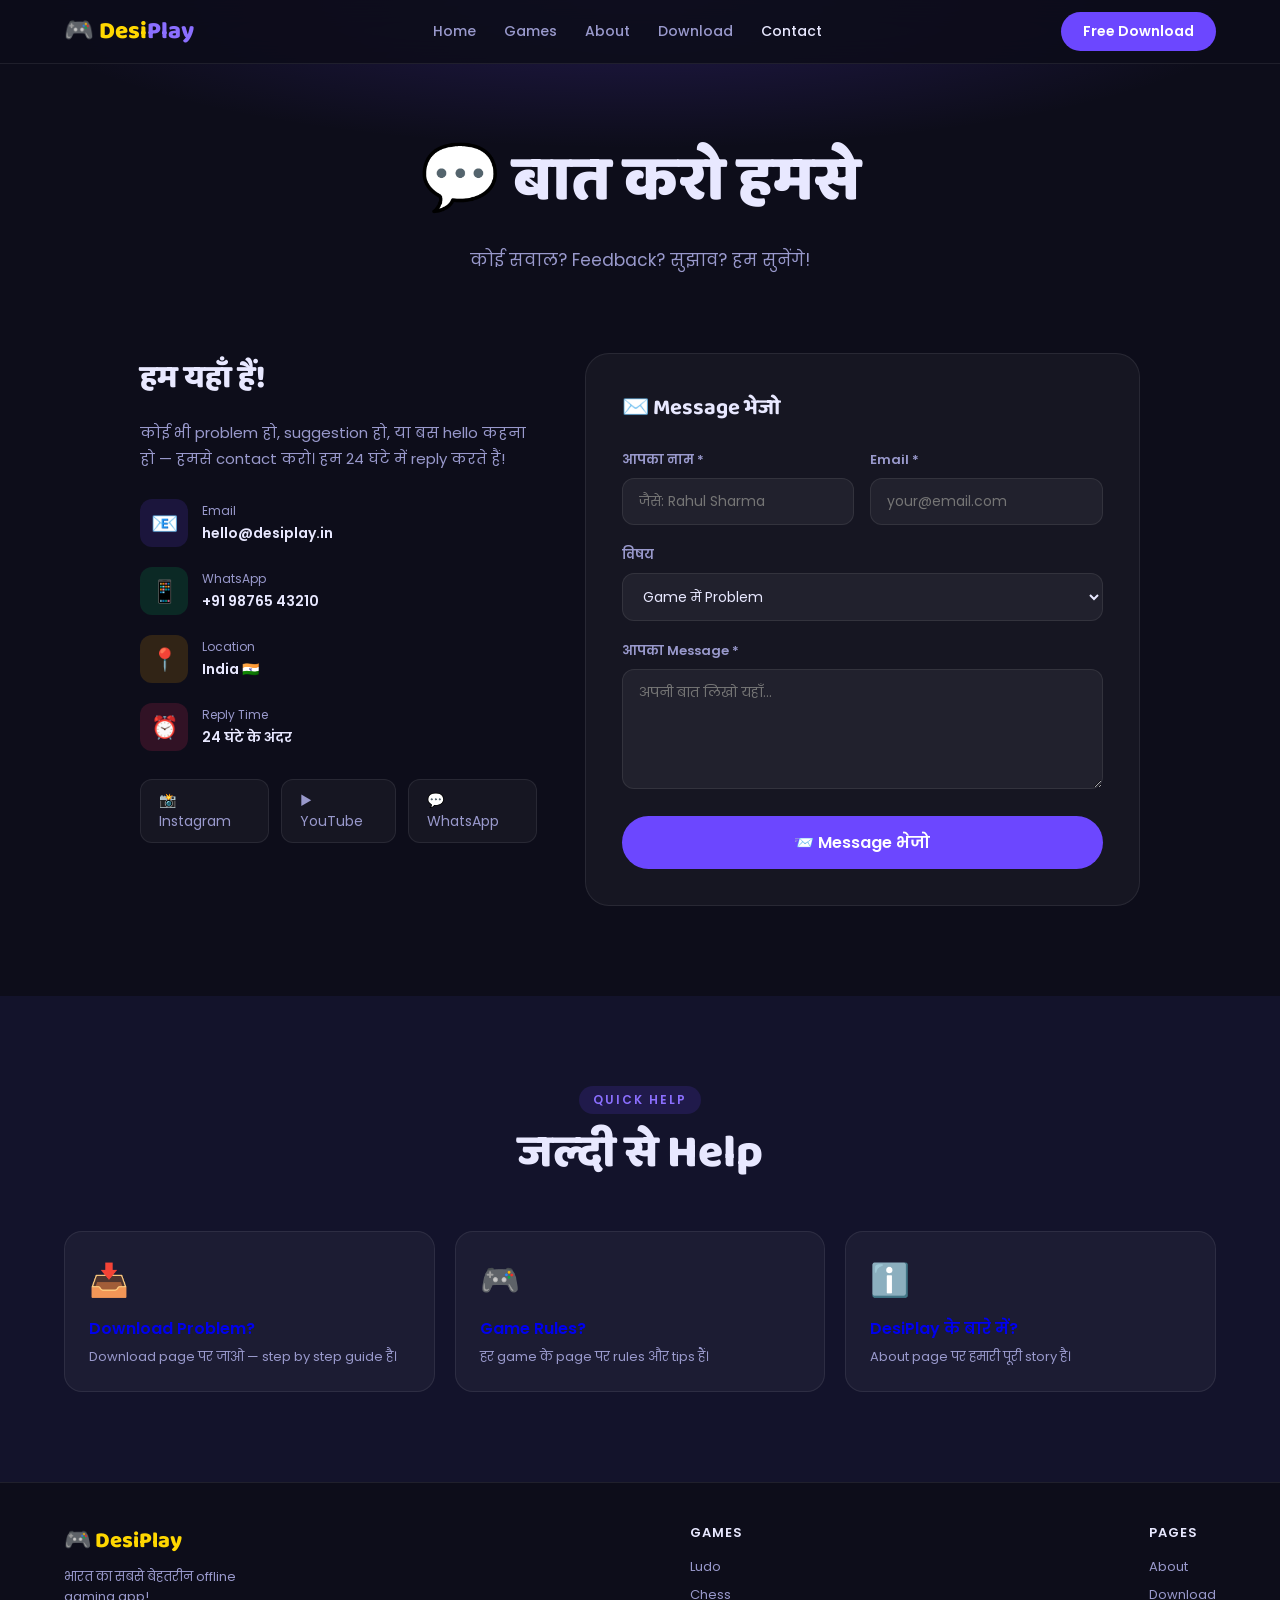
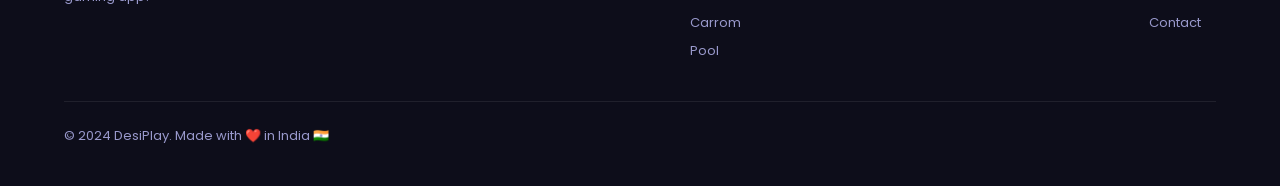
==== contact.html @ 0d6ef555 "Add files via upload" ====
<!DOCTYPE html>
<html lang="hi">
<head>
<meta charset="UTF-8">
<meta name="viewport" content="width=device-width,initial-scale=1.0">
<title>DesiPlay — Contact</title>
<link rel="stylesheet" href="style.css">
<style>
.page-hero{padding:130px 5% 80px;text-align:center;position:relative;overflow:hidden;}
.page-hero-bg{position:absolute;inset:0;background:radial-gradient(ellipse 70% 60% at 50% 0%,rgba(108,71,255,0.22) 0%,transparent 70%);}
.page-hero h1{font-family:'Baloo 2',cursive;font-size:clamp(36px,6vw,64px);font-weight:800;position:relative;margin-bottom:14px;}
.page-hero p{color:var(--text2);font-size:17px;position:relative;}

.contact-grid{display:grid;grid-template-columns:1fr 1.4fr;gap:48px;align-items:start;max-width:1000px;margin:0 auto;}
.contact-info h2{font-family:'Baloo 2',cursive;font-size:32px;font-weight:800;margin-bottom:16px;}
.contact-info p{color:var(--text2);font-size:15px;line-height:1.7;margin-bottom:28px;}
.contact-item{display:flex;gap:14px;align-items:center;margin-bottom:20px;}
.contact-icon{width:48px;height:48px;border-radius:12px;display:flex;align-items:center;justify-content:center;font-size:22px;flex-shrink:0;}
.contact-label{font-size:12px;color:var(--text2);margin-bottom:3px;}
.contact-val{font-size:14px;font-weight:600;color:var(--text);}
.social-row{display:flex;gap:12px;margin-top:28px;}
.social-btn{background:var(--card);border:1px solid var(--border);border-radius:12px;padding:10px 18px;font-size:14px;color:var(--text2);text-decoration:none;transition:all 0.2s;display:flex;align-items:center;gap:8px;}
.social-btn:hover{border-color:rgba(255,255,255,0.2);color:var(--text);}

.contact-form{background:var(--card);border:1px solid var(--border);border-radius:24px;padding:36px;}
.form-group{margin-bottom:20px;}
.form-group label{display:block;font-size:13px;font-weight:600;margin-bottom:8px;color:var(--text2);}
.form-group input,.form-group textarea,.form-group select{width:100%;background:rgba(255,255,255,0.05);border:1px solid var(--border);border-radius:12px;padding:12px 16px;font-size:14px;color:var(--text);font-family:'Poppins',sans-serif;outline:none;transition:border-color 0.2s;}
.form-group input:focus,.form-group textarea:focus,.form-group select:focus{border-color:rgba(108,71,255,0.5);}
.form-group select option{background:#1a1a3e;}
.form-group textarea{resize:vertical;min-height:120px;}
.form-row{display:grid;grid-template-columns:1fr 1fr;gap:16px;}
.submit-btn{width:100%;background:var(--purple);color:#fff;border:none;padding:14px;border-radius:100px;font-size:16px;font-weight:600;cursor:pointer;font-family:'Poppins',sans-serif;transition:all 0.25s;}
.submit-btn:hover{background:var(--purple2);transform:translateY(-1px);}
.success-msg{display:none;background:rgba(0,200,100,0.1);border:1px solid rgba(0,200,100,0.3);border-radius:12px;padding:16px;text-align:center;font-size:14px;color:#4dcc8f;margin-top:16px;}

@media(max-width:768px){.contact-grid{grid-template-columns:1fr;}.form-row{grid-template-columns:1fr;}}
</style>
</head>
<body>
<nav>
  <a href="index.html" class="nav-logo">🎮 Desi<span>Play</span></a>
  <div class="nav-links">
    <a href="index.html">Home</a>
    <a href="games.html">Games</a>
    <a href="about.html">About</a>
    <a href="download.html">Download</a>
    <a href="contact.html" class="active">Contact</a>
  </div>
  <a href="download.html" class="nav-cta">Free Download</a>
</nav>

<div class="page-hero">
  <div class="page-hero-bg"></div>
  <h1>💬 बात करो हमसे</h1>
  <p>कोई सवाल? Feedback? सुझाव? हम सुनेंगे!</p>
</div>

<section class="section" style="padding-top:0">
  <div class="contact-grid">
    <div class="contact-info reveal">
      <h2>हम यहाँ हैं!</h2>
      <p>कोई भी problem हो, suggestion हो, या बस hello कहना हो — हमसे contact करो। हम 24 घंटे में reply करते हैं!</p>
      <div class="contact-item">
        <div class="contact-icon" style="background:rgba(108,71,255,0.15)">📧</div>
        <div><div class="contact-label">Email</div><div class="contact-val">hello@desiplay.in</div></div>
      </div>
      <div class="contact-item">
        <div class="contact-icon" style="background:rgba(0,200,100,0.15)">📱</div>
        <div><div class="contact-label">WhatsApp</div><div class="contact-val">+91 98765 43210</div></div>
      </div>
      <div class="contact-item">
        <div class="contact-icon" style="background:rgba(255,165,0,0.15)">📍</div>
        <div><div class="contact-label">Location</div><div class="contact-val">India 🇮🇳</div></div>
      </div>
      <div class="contact-item">
        <div class="contact-icon" style="background:rgba(255,50,100,0.15)">⏰</div>
        <div><div class="contact-label">Reply Time</div><div class="contact-val">24 घंटे के अंदर</div></div>
      </div>
      <div class="social-row">
        <a href="#" class="social-btn">📸 Instagram</a>
        <a href="#" class="social-btn">▶ YouTube</a>
        <a href="#" class="social-btn">💬 WhatsApp</a>
      </div>
    </div>

    <div class="contact-form reveal">
      <div style="font-family:'Baloo 2',cursive;font-size:22px;font-weight:700;margin-bottom:24px;">✉️ Message भेजो</div>
      <div class="form-row">
        <div class="form-group"><label>आपका नाम *</label><input type="text" placeholder="जैसे: Rahul Sharma"></div>
        <div class="form-group"><label>Email *</label><input type="email" placeholder="your@email.com"></div>
      </div>
      <div class="form-group">
        <label>विषय</label>
        <select>
          <option>Game में Problem</option>
          <option>नया Game Suggestion</option>
          <option>Bug Report</option>
          <option>Feedback</option>
          <option>Business Partnership</option>
          <option>और कुछ</option>
        </select>
      </div>
      <div class="form-group"><label>आपका Message *</label><textarea placeholder="अपनी बात लिखो यहाँ..."></textarea></div>
      <button class="submit-btn" onclick="sendMsg()">📨 Message भेजो</button>
      <div class="success-msg" id="successMsg">✅ Message मिल गया! हम जल्द reply करेंगे।</div>
    </div>
  </div>
</section>

<section class="section section-dark">
  <div class="section-header reveal">
    <div class="section-tag">Quick Help</div>
    <h2 class="section-title">जल्दी से Help</h2>
  </div>
  <div style="display:grid;grid-template-columns:repeat(auto-fit,minmax(220px,1fr));gap:20px;">
    <a href="download.html" style="text-decoration:none;" class="reveal">
      <div style="background:var(--card);border:1px solid var(--border);border-radius:18px;padding:24px;transition:all 0.2s;" onmouseover="this.style.borderColor='rgba(108,71,255,0.4)'" onmouseout="this.style.borderColor='var(--border)'">
        <div style="font-size:32px;margin-bottom:12px;">📥</div>
        <div style="font-size:16px;font-weight:600;margin-bottom:6px;">Download Problem?</div>
        <div style="font-size:13px;color:var(--text2);">Download page पर जाओ — step by step guide है।</div>
      </div>
    </a>
    <a href="games.html" style="text-decoration:none;" class="reveal">
      <div style="background:var(--card);border:1px solid var(--border);border-radius:18px;padding:24px;transition:all 0.2s;" onmouseover="this.style.borderColor='rgba(108,71,255,0.4)'" onmouseout="this.style.borderColor='var(--border)'">
        <div style="font-size:32px;margin-bottom:12px;">🎮</div>
        <div style="font-size:16px;font-weight:600;margin-bottom:6px;">Game Rules?</div>
        <div style="font-size:13px;color:var(--text2);">हर game के page पर rules और tips हैं।</div>
      </div>
    </a>
    <a href="about.html" style="text-decoration:none;" class="reveal">
      <div style="background:var(--card);border:1px solid var(--border);border-radius:18px;padding:24px;transition:all 0.2s;" onmouseover="this.style.borderColor='rgba(108,71,255,0.4)'" onmouseout="this.style.borderColor='var(--border)'">
        <div style="font-size:32px;margin-bottom:12px;">ℹ️</div>
        <div style="font-size:16px;font-weight:600;margin-bottom:6px;">DesiPlay के बारे में?</div>
        <div style="font-size:13px;color:var(--text2);">About page पर हमारी पूरी story है।</div>
      </div>
    </a>
  </div>
</section>

<footer>
  <div class="footer-top">
    <div class="footer-brand"><span class="footer-logo">🎮 DesiPlay</span><p>भारत का सबसे बेहतरीन offline gaming app!</p></div>
    <div class="footer-col"><h4>Games</h4><a href="games/ludo.html">Ludo</a><a href="games/chess.html">Chess</a><a href="games/carrom.html">Carrom</a><a href="games/pool.html">Pool</a></div>
    <div class="footer-col"><h4>Pages</h4><a href="about.html">About</a><a href="download.html">Download</a><a href="contact.html">Contact</a></div>
  </div>
  <div class="footer-bottom"><span class="footer-copy">© 2024 DesiPlay. Made with ❤️ in India 🇮🇳</span></div>
</footer>
<script>
const obs=new IntersectionObserver(entries=>{entries.forEach((e,i)=>{if(e.isIntersecting)setTimeout(()=>e.target.classList.add('visible'),i*80)});},{threshold:0.1});
document.querySelectorAll('.reveal').forEach(r=>obs.observe(r));
function sendMsg(){document.getElementById('successMsg').style.display='block';setTimeout(()=>{document.getElementById('successMsg').style.display='none';},4000);}
</script>
</body>
</html>
---- style.css ----
@import url('https://fonts.googleapis.com/css2?family=Baloo+2:wght@400;500;600;700;800&family=Poppins:wght@300;400;500;600&display=swap');

:root {
  --dark: #0d0d1a;
  --dark2: #13132b;
  --dark3: #1a1a3e;
  --purple: #6c47ff;
  --purple2: #8b6fff;
  --gold: #ffd700;
  --gold2: #ffb700;
  --text: #e8e8ff;
  --text2: #9999cc;
  --card: rgba(255,255,255,0.04);
  --border: rgba(255,255,255,0.08);
}
* { margin:0; padding:0; box-sizing:border-box; }
html { scroll-behavior:smooth; }
body { font-family:'Poppins',sans-serif; background:var(--dark); color:var(--text); overflow-x:hidden; }

nav {
  position:fixed; top:0; left:0; right:0; z-index:100;
  background:rgba(13,13,26,0.9); backdrop-filter:blur(20px);
  border-bottom:1px solid var(--border);
  padding:0 5%; display:flex; align-items:center; justify-content:space-between; height:64px;
}
.nav-logo { font-family:'Baloo 2',cursive; font-size:24px; font-weight:800; color:var(--gold); text-decoration:none; }
.nav-logo span { color:var(--purple2); }
.nav-links { display:flex; gap:28px; }
.nav-links a { color:var(--text2); text-decoration:none; font-size:14px; font-weight:500; transition:color 0.2s; }
.nav-links a:hover, .nav-links a.active { color:var(--text); }
.nav-cta { background:var(--purple); color:#fff; border:none; padding:9px 22px; border-radius:100px; font-size:14px; font-weight:600; cursor:pointer; font-family:'Poppins',sans-serif; transition:all 0.2s; text-decoration:none; }
.nav-cta:hover { background:var(--purple2); transform:translateY(-1px); }

.btn-primary { background:var(--purple); color:#fff; padding:13px 30px; border-radius:100px; font-size:15px; font-weight:600; border:none; cursor:pointer; font-family:'Poppins',sans-serif; transition:all 0.25s; box-shadow:0 0 30px rgba(108,71,255,0.35); text-decoration:none; display:inline-block; }
.btn-primary:hover { transform:translateY(-2px); box-shadow:0 0 50px rgba(108,71,255,0.55); }
.btn-secondary { background:transparent; color:var(--text); padding:13px 30px; border-radius:100px; font-size:15px; font-weight:500; border:1px solid var(--border); cursor:pointer; font-family:'Poppins',sans-serif; transition:all 0.25s; text-decoration:none; display:inline-block; }
.btn-secondary:hover { border-color:rgba(255,255,255,0.25); background:var(--card); }

.section { padding:90px 5%; }
.section-dark { background:var(--dark2); }
.section-header { text-align:center; margin-bottom:52px; }
.section-tag { display:inline-block; background:rgba(108,71,255,0.15); color:var(--purple2); font-size:12px; font-weight:600; letter-spacing:2px; text-transform:uppercase; padding:5px 14px; border-radius:100px; margin-bottom:14px; }
.section-title { font-family:'Baloo 2',cursive; font-size:clamp(28px,5vw,46px); font-weight:800; line-height:1.1; }
.section-sub { color:var(--text2); font-size:16px; margin-top:10px; }

.reveal { opacity:0; transform:translateY(28px); transition:all 0.6s ease; }
.reveal.visible { opacity:1; transform:translateY(0); }

footer { background:var(--dark); border-top:1px solid var(--border); padding:40px 5%; }
.footer-top { display:flex; justify-content:space-between; align-items:flex-start; flex-wrap:wrap; gap:32px; margin-bottom:32px; }
.footer-brand .footer-logo { font-family:'Baloo 2',cursive; font-size:22px; font-weight:800; color:var(--gold); display:block; margin-bottom:8px; }
.footer-brand p { color:var(--text2); font-size:13px; max-width:220px; line-height:1.6; }
.footer-col h4 { font-size:13px; font-weight:600; color:var(--text); margin-bottom:14px; text-transform:uppercase; letter-spacing:1px; }
.footer-col a { display:block; color:var(--text2); text-decoration:none; font-size:13px; margin-bottom:8px; transition:color 0.2s; }
.footer-col a:hover { color:var(--text); }
.footer-bottom { border-top:1px solid var(--border); padding-top:24px; display:flex; justify-content:space-between; align-items:center; flex-wrap:wrap; gap:12px; }
.footer-copy { color:var(--text2); font-size:13px; }

@media(max-width:640px) { .nav-links { display:none; } .footer-top { flex-direction:column; } }
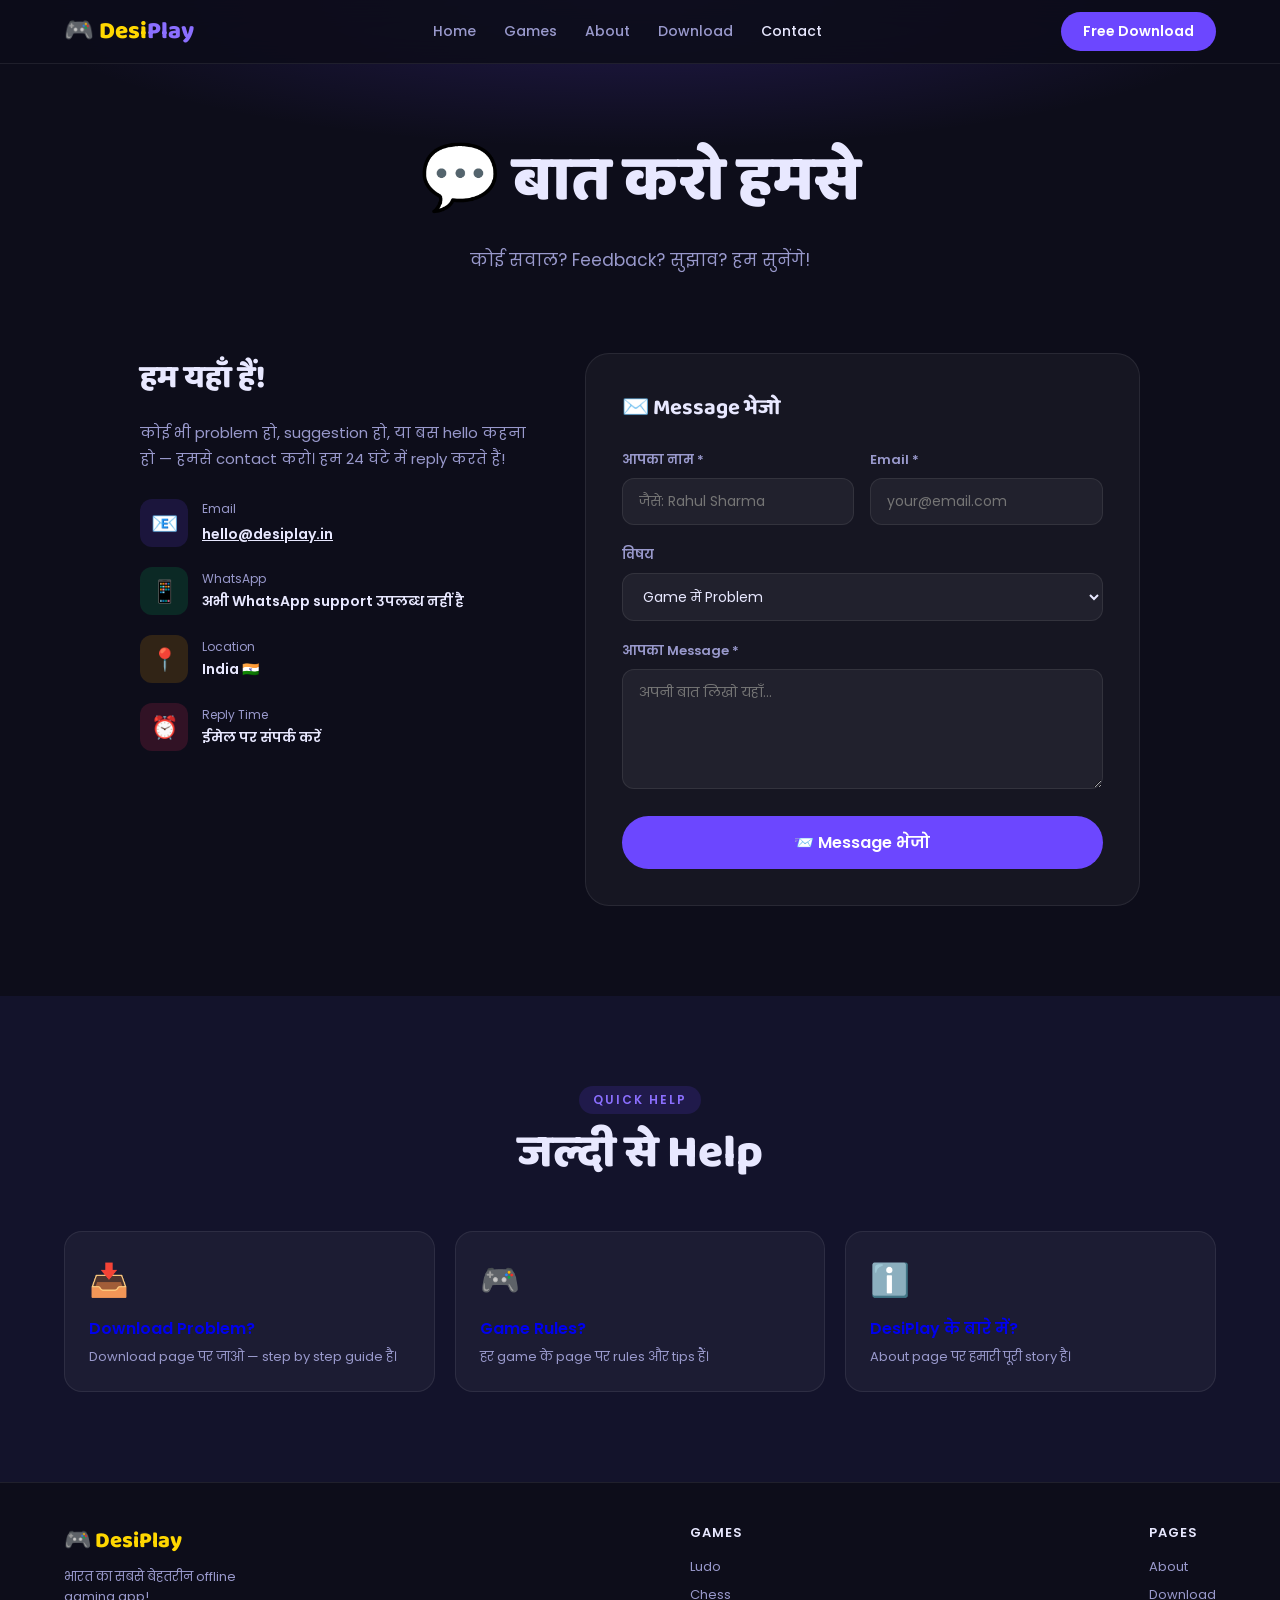
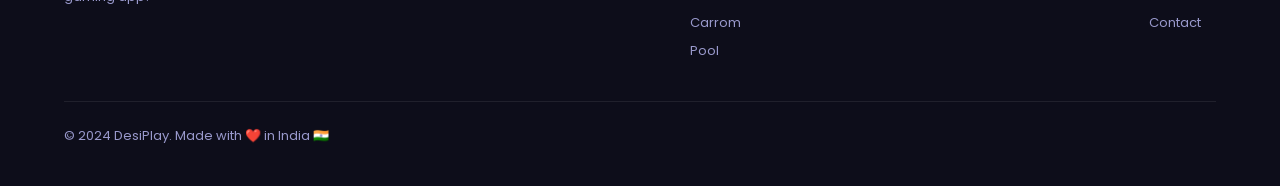
==== commit a99ee67f: "Make contact form open a prefilled email and remove fake social links" ====
--- a/contact.html
+++ b/contact.html
@@ -63,11 +63,11 @@
       <p>कोई भी problem हो, suggestion हो, या बस hello कहना हो — हमसे contact करो। हम 24 घंटे में reply करते हैं!</p>
       <div class="contact-item">
         <div class="contact-icon" style="background:rgba(108,71,255,0.15)">📧</div>
-        <div><div class="contact-label">Email</div><div class="contact-val">hello@desiplay.in</div></div>
+        <div><div class="contact-label">Email</div><a class="contact-val" href="mailto:hello@desiplay.in">hello@desiplay.in</a></div>
       </div>
       <div class="contact-item">
         <div class="contact-icon" style="background:rgba(0,200,100,0.15)">📱</div>
-        <div><div class="contact-label">WhatsApp</div><div class="contact-val">+91 98765 43210</div></div>
+        <div><div class="contact-label">WhatsApp</div><div class="contact-val">अभी WhatsApp support उपलब्ध नहीं है</div></div>
       </div>
       <div class="contact-item">
         <div class="contact-icon" style="background:rgba(255,165,0,0.15)">📍</div>
@@ -75,24 +75,24 @@
       </div>
       <div class="contact-item">
         <div class="contact-icon" style="background:rgba(255,50,100,0.15)">⏰</div>
-        <div><div class="contact-label">Reply Time</div><div class="contact-val">24 घंटे के अंदर</div></div>
+        <div><div class="contact-label">Reply Time</div><div class="contact-val">ईमेल पर संपर्क करें</div></div>
       </div>
       <div class="social-row">
-        <a href="#" class="social-btn">📸 Instagram</a>
-        <a href="#" class="social-btn">▶ YouTube</a>
-        <a href="#" class="social-btn">💬 WhatsApp</a>
+        
+        
+        
       </div>
     </div>
 
-    <div class="contact-form reveal">
+    <form class="contact-form reveal" id="contactForm" onsubmit="sendMsg(event)">
       <div style="font-family:'Baloo 2',cursive;font-size:22px;font-weight:700;margin-bottom:24px;">✉️ Message भेजो</div>
       <div class="form-row">
-        <div class="form-group"><label>आपका नाम *</label><input type="text" placeholder="जैसे: Rahul Sharma"></div>
-        <div class="form-group"><label>Email *</label><input type="email" placeholder="your@email.com"></div>
+        <div class="form-group"><label>आपका नाम *</label><input id="senderName" type="text" placeholder="जैसे: Rahul Sharma" required maxlength="80"></div>
+        <div class="form-group"><label>Email *</label><input id="senderEmail" type="email" placeholder="your@email.com" required maxlength="120"></div>
       </div>
       <div class="form-group">
         <label>विषय</label>
-        <select>
+        <select id="messageSubject">
           <option>Game में Problem</option>
           <option>नया Game Suggestion</option>
           <option>Bug Report</option>
@@ -101,10 +101,10 @@
           <option>और कुछ</option>
         </select>
       </div>
-      <div class="form-group"><label>आपका Message *</label><textarea placeholder="अपनी बात लिखो यहाँ..."></textarea></div>
-      <button class="submit-btn" onclick="sendMsg()">📨 Message भेजो</button>
-      <div class="success-msg" id="successMsg">✅ Message मिल गया! हम जल्द reply करेंगे।</div>
-    </div>
+      <div class="form-group"><label>आपका Message *</label><textarea id="messageBody" placeholder="अपनी बात लिखो यहाँ..." required maxlength="4000"></textarea></div>
+      <button class="submit-btn" type="submit">📨 Message भेजो</button>
+      <div class="success-msg" id="successMsg">आपका email app खुलेगा। Send दबाकर message भेजें।</div>
+    </form>
   </div>
 </section>
 
@@ -149,7 +149,7 @@
 <script>
 const obs=new IntersectionObserver(entries=>{entries.forEach((e,i)=>{if(e.isIntersecting)setTimeout(()=>e.target.classList.add('visible'),i*80)});},{threshold:0.1});
 document.querySelectorAll('.reveal').forEach(r=>obs.observe(r));
-function sendMsg(){document.getElementById('successMsg').style.display='block';setTimeout(()=>{document.getElementById('successMsg').style.display='none';},4000);}
+function sendMsg(event){event.preventDefault();const name=document.getElementById('senderName').value.trim();const email=document.getElementById('senderEmail').value.trim();const subject=document.getElementById('messageSubject').value;const message=document.getElementById('messageBody').value.trim();if(!name||!email||!message)return;const body=encodeURIComponent('Name: '+name+'\nEmail: '+email+'\n\n'+message);document.getElementById('successMsg').style.display='block';document.getElementById('successMsg').textContent='आपका email app खुलेगा। Send दबाकर message भेजें; website message अपने आप नहीं भेजती।';window.location.href='mailto:hello@desiplay.in?subject='+encodeURIComponent('DesiPlay: '+subject)+'&body='+body;}
 </script>
 </body>
 </html>
--- a/style.css
+++ b/style.css
@@ -56,4 +56,4 @@
 .footer-bottom { border-top:1px solid var(--border); padding-top:24px; display:flex; justify-content:space-between; align-items:center; flex-wrap:wrap; gap:12px; }
 .footer-copy { color:var(--text2); font-size:13px; }
 
-@media(max-width:640px) { .nav-links { display:none; } .footer-top { flex-direction:column; } }
+@media(max-width:640px) { nav { padding:0 3%; } .nav-links { display:flex; gap:12px; margin-left:12px; overflow-x:auto; white-space:nowrap; scrollbar-width:none; } .nav-links::-webkit-scrollbar { display:none; } .nav-links a { font-size:11px; } .nav-cta { display:none; } .footer-top { flex-direction:column; } }
